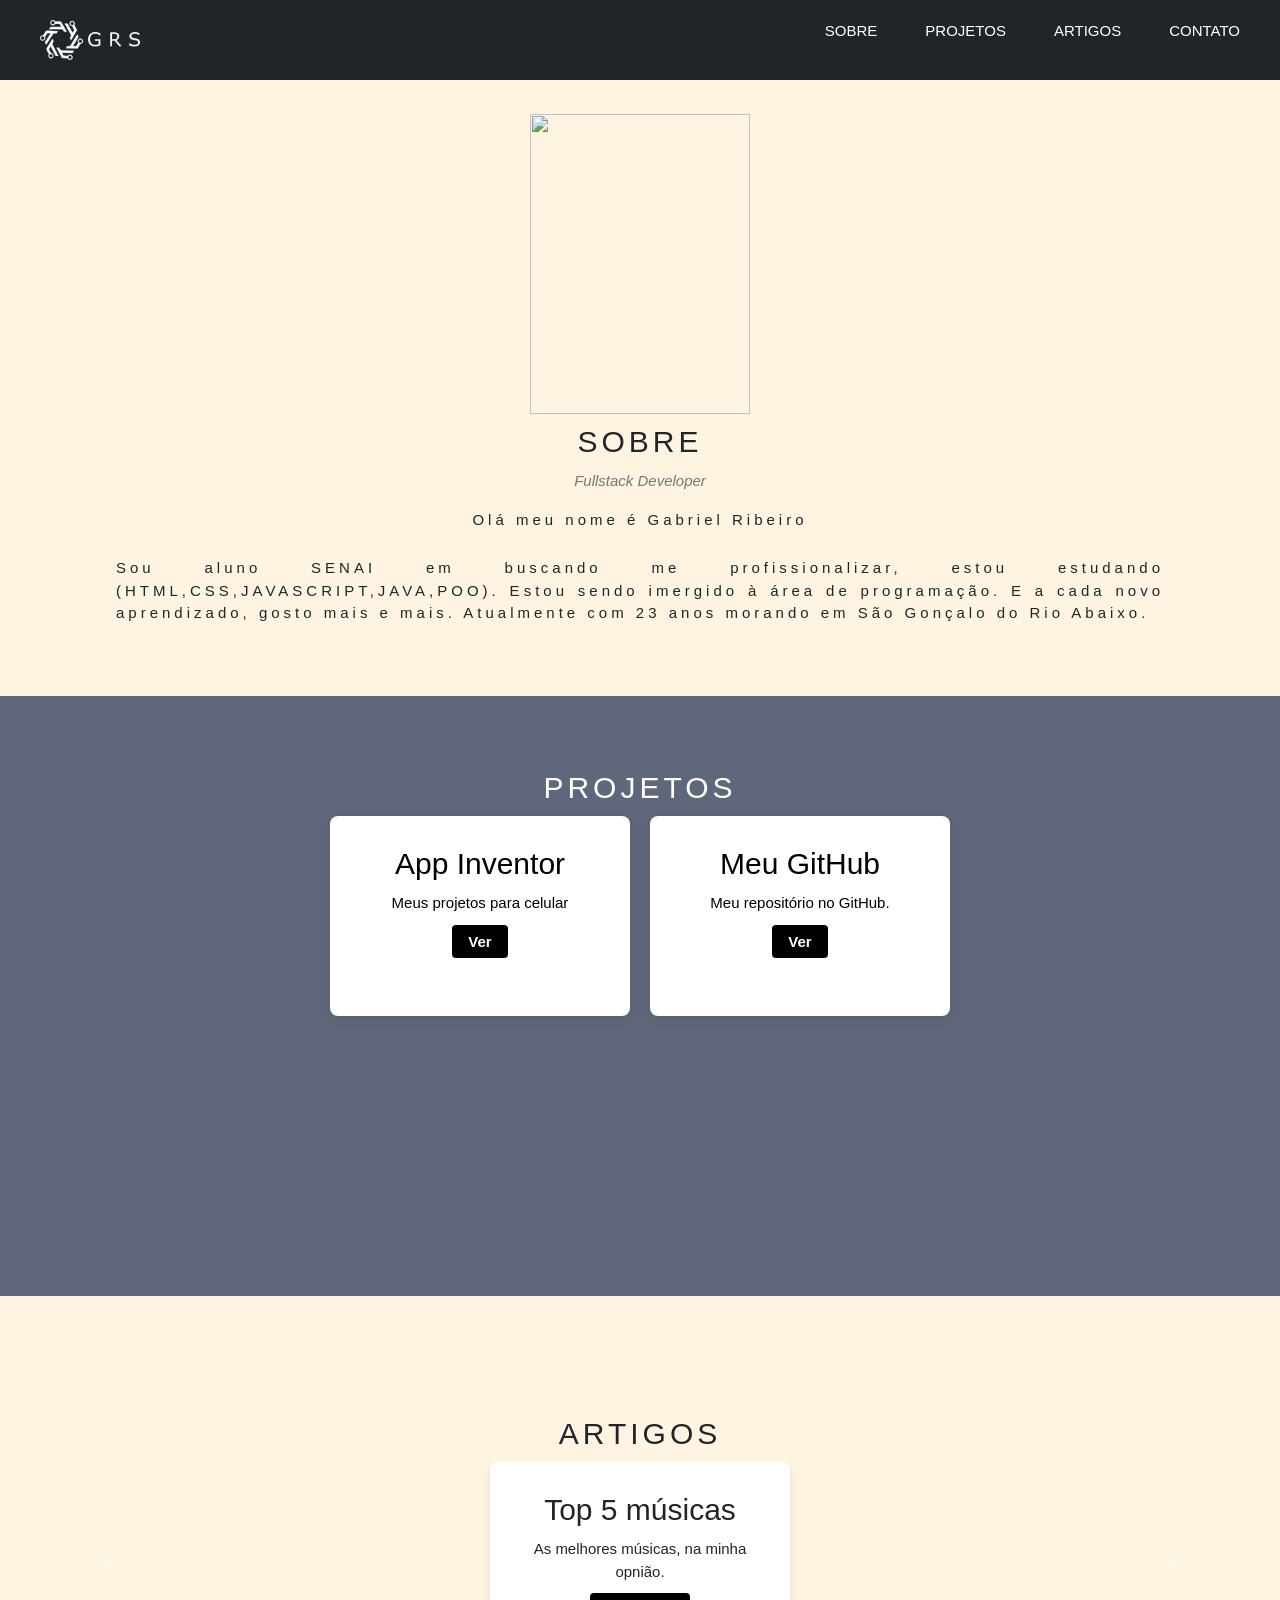
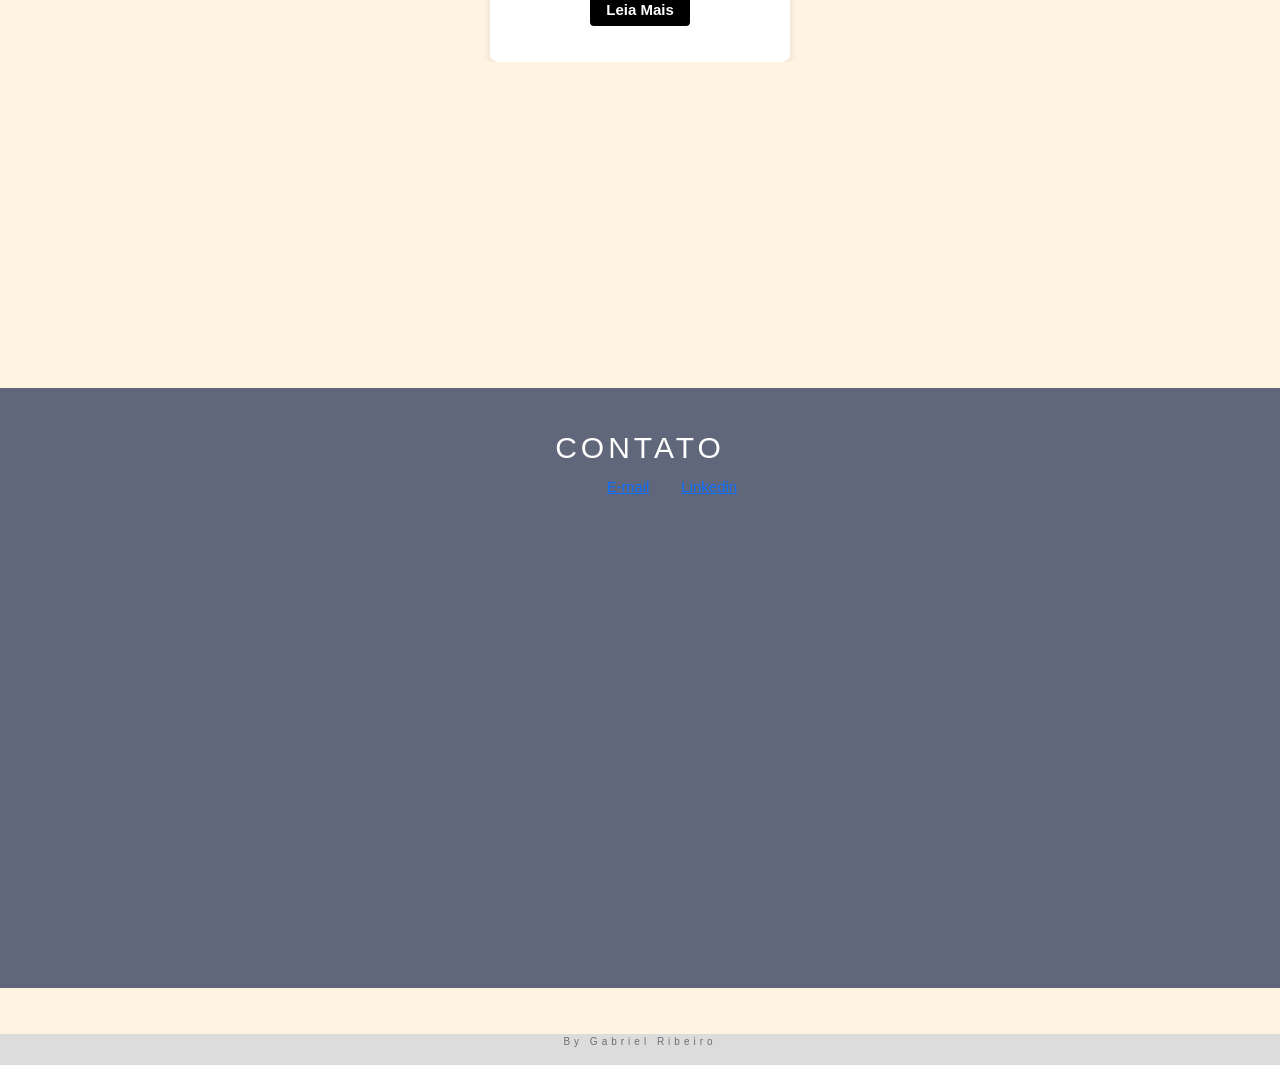
==== index.html @ e16425ac "aplicando bootstrap, carrossel em atigos" ====
<!DOCTYPE html>
<html>

<head>
    <meta charset="UTF-8">
    <meta name="viewport" content="width=device-width, initial-scale=1.0">
    <title> Gabriel Ribeiro </title>
    <link href="https://cdn.jsdelivr.net/npm/bootstrap@5.3.2/dist/css/bootstrap.min.css" rel="stylesheet"
        integrity="sha384-T3c6CoIi6uLrA9TneNEoa7RxnatzjcDSCmG1MXxSR1GAsXEV/Dwwykc2MPK8M2HN" crossorigin="anonymous">
    <link rel="stylesheet" href="./src/css/style.css">
    <link rel="icon" href="./src/images/svg20.png">
</head>

<body>
    <!-- HEADER -->
    <header class="card-grs bg-dark text-white">
        <nav class="nav-items">
            <a class="button-grs to-left padding-large" href="#INICIO"><strong><img class="logo"
                        src="./src/images/svg20.png" alt=""></strong></a>
            <a class="button-grs to-right padding-large" href="#contato">CONTATO</a>
            <a class="button-grs to-right padding-large" href="#artigos">ARTIGOS</a>
            <a class="button-grs to-right padding-large" href="#projetos">PROJETOS</a>
            <a class="button-grs to-right padding-large" href="#sobre">SOBRE</a>

        </nav>
    </header>

    <div id="inicio" class="content">
        <section id="sobre" class="container-grs content center padding-64">
            <img src="./src/images/Perfil_Gabriel.png">
            <h2 class="wide">SOBRE</h2>
            <p class="opacity"><i>Fullstack Developer</i></p>

            <p class="wide">Olá meu nome é Gabriel Ribeiro</p>
            <p class="justify wide">
                Sou aluno SENAI em buscando me profissionalizar, estou estudando (HTML,CSS,JAVASCRIPT,JAVA,POO). Estou
                sendo imergido à área de programação.
                E a cada novo aprendizado, gosto mais e mais.
                Atualmente com 23 anos morando em São Gonçalo do Rio Abaixo.

            </p>
        </section>
        <section id="projetos" class="container-grs content center padding-64 black-ground">
            <h2 class="wide">PROJETOS</h2>
            <div class="card-container">
                <div class="cardBox">
                    <h2>App Inventor</h2>
                    <p>Meus projetos para celular</p>
                    <a class="btn-card" type="button-grs"
                        href="https://github.com/Gabriel30206/Gabriel-AppI-nventor-Projects" target="_blank">Ver</a>
                </div>
                <div class="cardBox">
                    <h2>Meu GitHub</h2>
                    <p>Meu repositório no GitHub.</p>
                    <a class="btn-card" type="button-grs" href="https://github.com/Gabriel30206?tab=repositories"
                        target="_blank">Ver</a>
                </div>
            </div>
        </section>
        <section id="artigos" class="container-grs content center padding-64">
            <h2 class="wide">ARTIGOS</h2>

            <div id="carouselExample" class="carousel slide">
                <div class="carousel-inner">
                    <div class="carousel-item active">
                        <div class="card-container">
                            <div class="cardBox">
                                <h2>Top 5 músicas</h2>
                                <p>As melhores músicas, na minha opnião.</p>
                                <a class="btn-card" type="button-grs" href="./src/pages/articles.html">Leia Mais</a>
                            </div>
                        </div>
                    </div>
                    <div class="carousel-item">
                        <div class="card-container">
                            <div class="cardBox">
                                <h2>Séries</h2>
                                <p>Top 3 séries que mais gostei</p>
                                <a class="btn-card" type="button-grs" href="./src/pages/articles2.html">Leia Mais</a>
                            </div>
                        </div>
                    </div>
                    <div class="carousel-item">
                        <div class="card-container">
                            <div class="cardBox">
                                <h2>Top Jogos</h2>
                                <p>Jogos que eu mais jogo atualmente</p>
                                <a class="btn-card" type="button-grs" href="./src/pages/articles3.html">Leia Mais</a>
                            </div>
                        </div>
                    </div>
                    <button class="carousel-control-prev" type="button" data-bs-target="#carouselExample"
                        data-bs-slide="prev">
                        <span class="carousel-control-prev-icon" aria-hidden="true"></span>
                        <span class="visually-hidden">Previous</span>
                    </button>
                    <button class="carousel-control-next" type="button" data-bs-target="#carouselExample"
                        data-bs-slide="next">
                        <span class="carousel-control-next-icon" aria-hidden="true"></span>
                        <span class="visually-hidden">Next</span>
                    </button>
                </div>
        </section>
        <section id="contato" class="container-grs content center padding-32 black-ground">
            <h2 class="wide">CONTATO</h2>
            <ul>
                <li><a href="mailto:gabrielsantos.sgra@gmail.com">E-mail</a></li>
                <li><a href="https://www.linkedin.com/in/grsantos00/">Linkedin</a></li>
            </ul>
        </section>
    </div>
    <footer class="container-grs content center">
        <p class="center opacity wide">By Gabriel Ribeiro</p>
    </footer>
    <script src="https://cdn.jsdelivr.net/npm/bootstrap@5.3.2/dist/js/bootstrap.bundle.min.js"
        integrity="sha384-C6RzsynM9kWDrMNeT87bh95OGNyZPhcTNXj1NW7RuBCsyN/o0jlpcV8Qyq46cDfL"
        crossorigin="anonymous"></script>
</body>

</html>
---- src/css/style.css ----
/* reset */
body {
    padding: 0;
    margin: 0;
}

body {
    font-size: 15px;
    line-height: 1.5;
    font-family: "Lato", sans-serif;
    background-color: #FFF3E2;
    justify-content: center;
    align-items: center;

}
.logo{
  width: 100px;
  height: 40px;
}
img{
  width: 220px;
  height: 300px;
}

header {
    top: 0;
    background-color: #61677A;
    color: white;
    /* height: 50px; */
    width: 100%;
    position: fixed;
    z-index: 1;
    display: block;
}

nav {
    overflow: hidden;
    width: 100%;
    box-sizing: inherit;
}

nav a {
    color: inherit;
    text-decoration: none;
    font-size: 15px;
}

nav a:hover {
    color: rgba(255, 255, 255, 0.812);
    text-decoration: solid;
}

.button-grs {
    text-align: center;
    white-space: normal;
}

.nav-items {
    padding: 8px 16px;
    width: auto;
    border: none;
    /* outline: 0; */
}

.card-grs {
  border-radius: 0%;
    box-shadow: 0 2px 5px 0 191D88,
        0 2px 10px 0 rgba(0, 0, 0, 0.12);
}

.to-right {
    float: right !important;
}

.to-left {
    float: left !important;
}


.padding-large {
    padding: 12px 24px !important;
}

.content {
    margin-left: auto;
    margin-right: auto;
    max-width: 2000px;
    margin-top: 46px
}

.container-grs {
    padding: 0.01em 16px;
    justify-content: center;
    align-items: center;
}

.padding-64 {
    padding-top: 64px !important;
    padding-bottom: 64px !important
}

.wide {
    letter-spacing: 4px;
}

h1,
h2,
h3,
h4,
h5,
h6 {
    font-family: "Segoe UI", Arial, sans-serif;
    font-weight: 400;
    margin: 10px 0;
}

h2 {
    font-size: 30px;
}

.opacity{
    opacity: 0.60;
}

.justify{
    text-align: justify;
}

.center {
    text-align: center;
}

.padding-32 {
    padding-top: 32px !important;
    padding-bottom: 32px !important;
  }

section{
  margin-top: 500px;
    max-width:800px;
    height: 600px;
    box-sizing: inherit;
  }

 section p.justify{
    width: auto;
    margin: auto;
    padding: 10px 100px 10px 100px;
 } 

  #inicio{
    margin-top: 50px;
  }

  .black-ground{
    background-color: #61677A;
    color: white;
  }

  footer{
    margin-top: 0;
    background-color: gainsboro;
    font-size: 10px;
  }
  ul{
    list-style: none;
    display: flex;
    justify-content: center;
  }
  li{
    margin-left: 32px;
  }

  .cardBox {
    background-color: #fff;
    box-shadow: 0px 4px 8px rgba(0, 0, 0, 0.1);
    border-radius: 8px;
    padding: 20px;
    width: 300px;
    height: 200px;
    max-width:300px;
    max-height: 200px;
    text-align: center;
    flex-shrink: 1;
  }
  .cardBoxFilmes {
    margin-top: 10px;
    background-color: #fff;
    box-shadow: 0px 4px 8px rgba(0, 0, 0, 0.1);
    border-radius: 8px;
    padding: 20px;
    width: 500px;
    height: 600px;
    max-width:500px;
    max-height: 600px;
    text-align: center;
    flex-shrink: 1;
  }

  .btn-card {
    background-color: black;
    color: #fff;
    padding: 8px 16px;
    border: none;
    border-radius: 4px;
    cursor: pointer;
    font-weight: bold;
    text-decoration: none;
  }

  .black-ground .cardBox{
    background-color: white;
    color: black;
  }

  .btn-card:hover {
    background-color: inherit;
    color: inherit;
  }

  .card-container {
    display: flex;
    gap: 20px;
    justify-content: center;
    align-items: center;
  }

  #logo{
    font-size: 1.7em;
  }
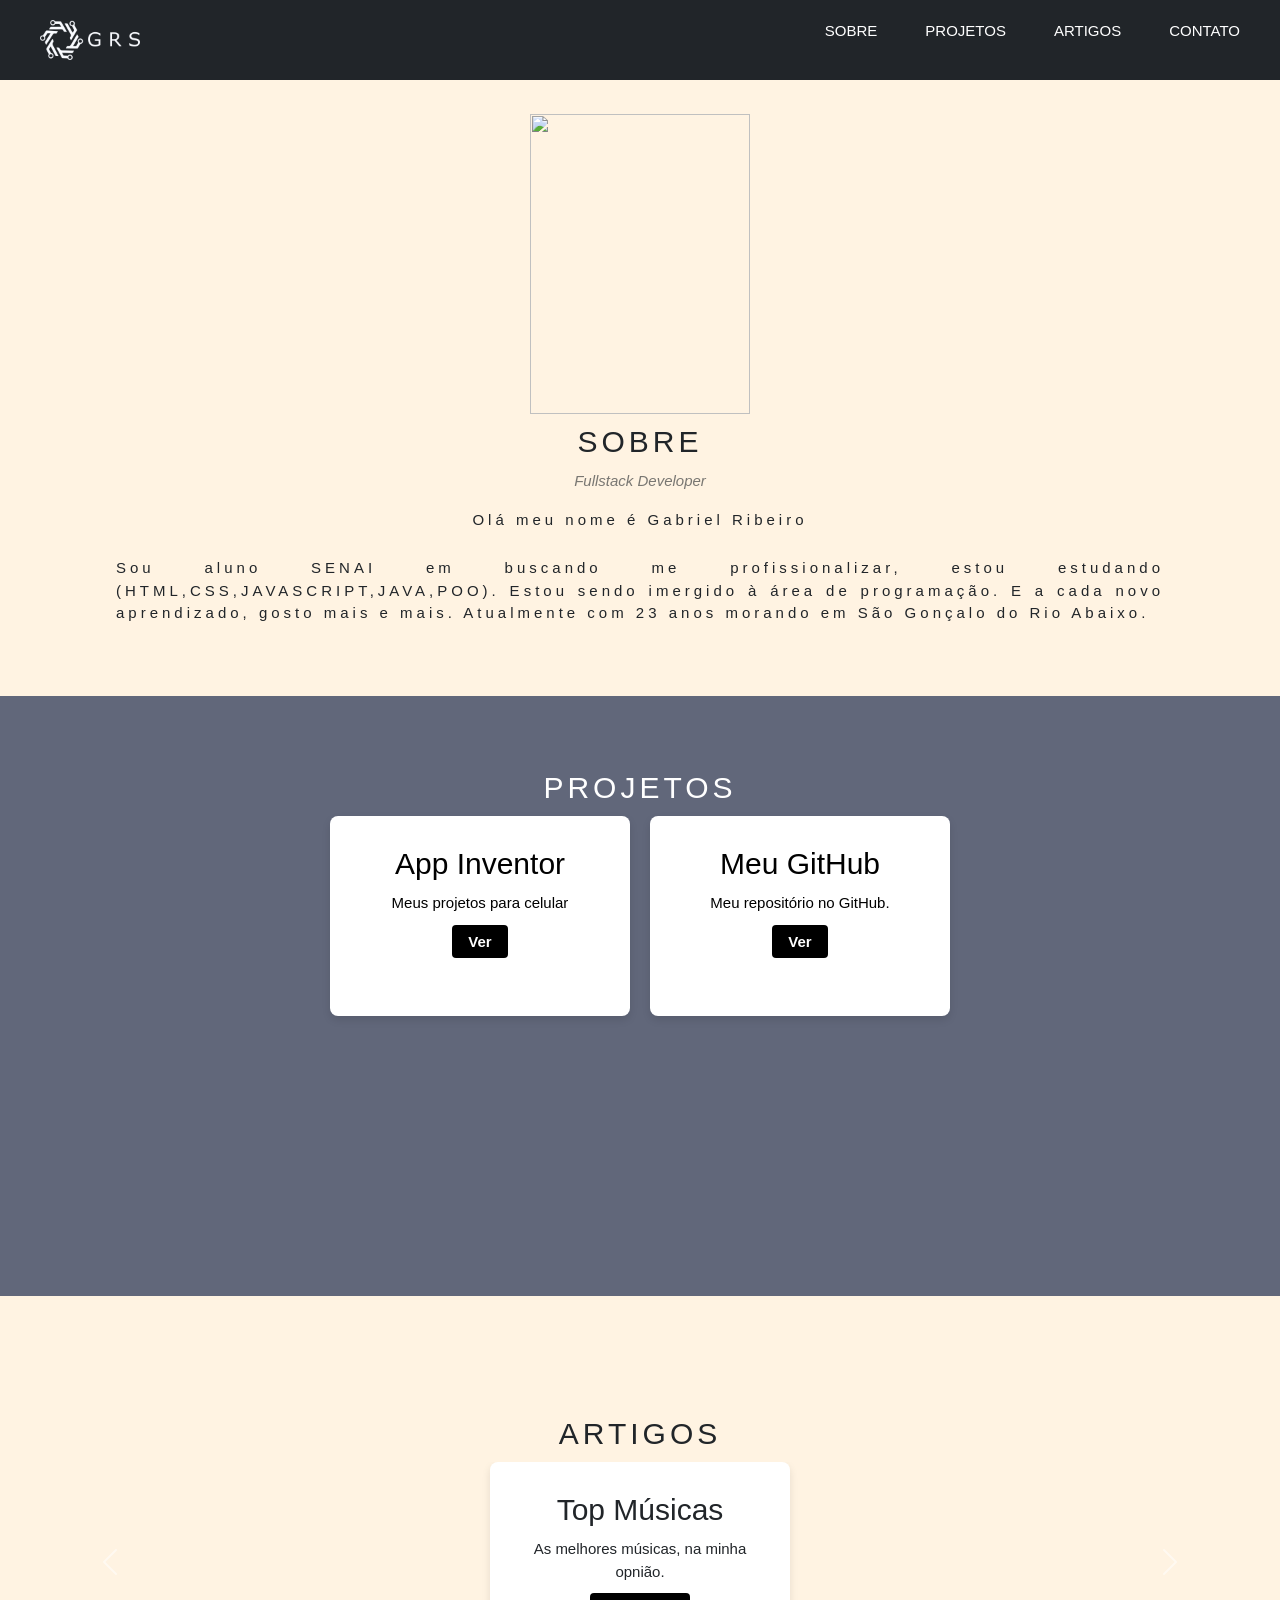
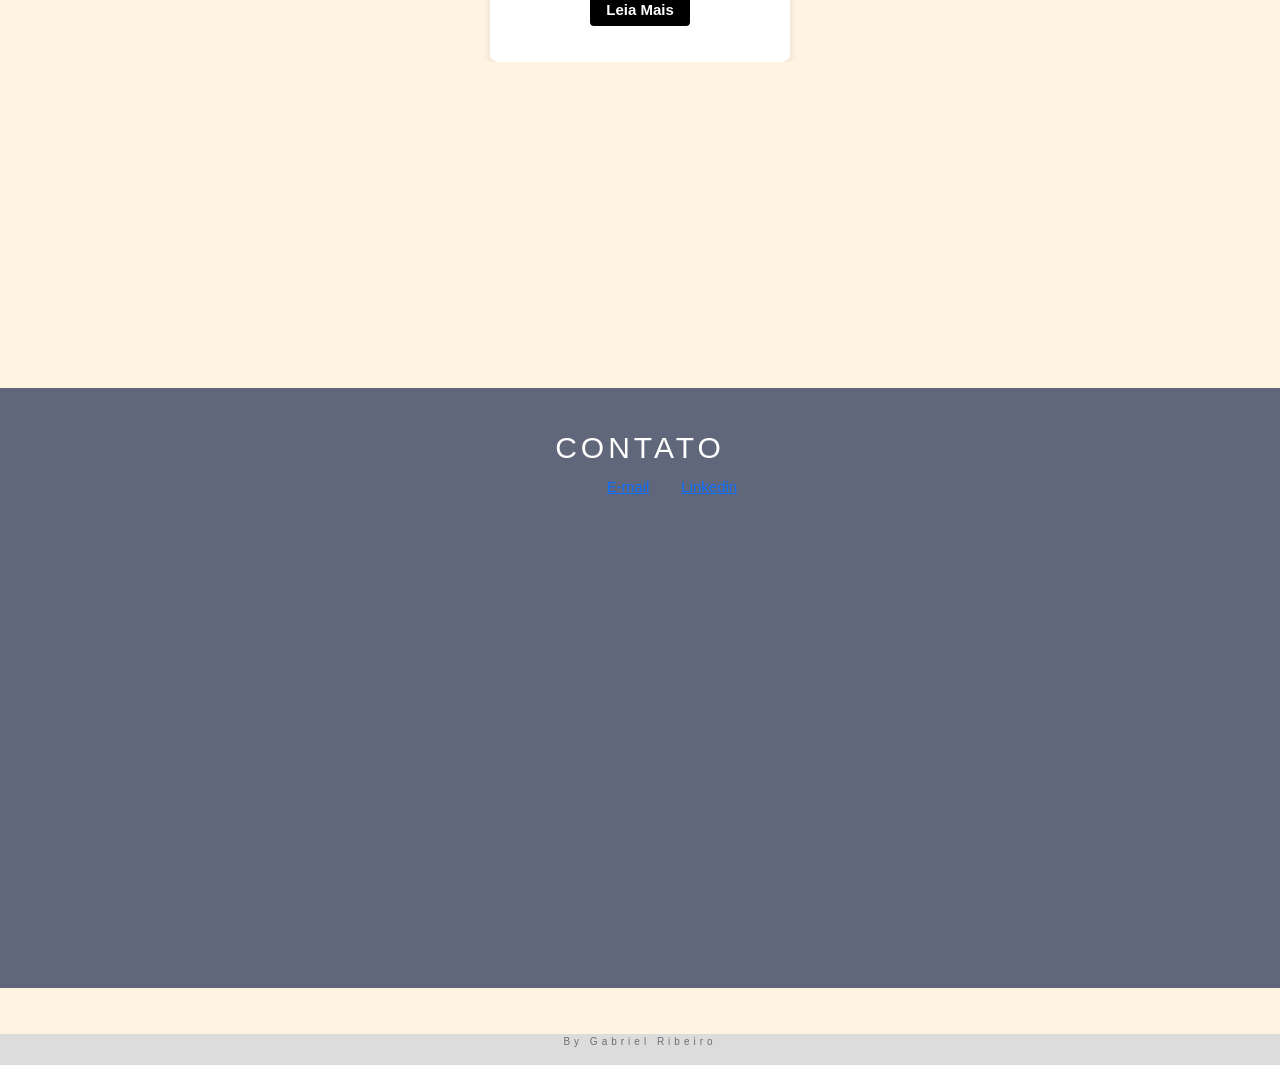
==== commit b4849d98: "novo page artigo, ainda tem que melhorar "musica"" ====
--- a/index.html
+++ b/index.html
@@ -65,9 +65,9 @@
                     <div class="carousel-item active">
                         <div class="card-container">
                             <div class="cardBox">
-                                <h2>Top 5 músicas</h2>
+                                <h2>Top Músicas</h2>
                                 <p>As melhores músicas, na minha opnião.</p>
-                                <a class="btn-card" type="button-grs" href="./src/pages/articles.html">Leia Mais</a>
+                                <a class="btn-card" type="button-grs" href="./src/pages/artigos.html">Leia Mais</a>
                             </div>
                         </div>
                     </div>
@@ -76,7 +76,7 @@
                             <div class="cardBox">
                                 <h2>Séries</h2>
                                 <p>Top 3 séries que mais gostei</p>
-                                <a class="btn-card" type="button-grs" href="./src/pages/articles2.html">Leia Mais</a>
+                                <a class="btn-card" type="button-grs" href="./src/pages/artigos.html">Leia Mais</a>
                             </div>
                         </div>
                     </div>
@@ -85,7 +85,7 @@
                             <div class="cardBox">
                                 <h2>Top Jogos</h2>
                                 <p>Jogos que eu mais jogo atualmente</p>
-                                <a class="btn-card" type="button-grs" href="./src/pages/articles3.html">Leia Mais</a>
+                                <a class="btn-card" type="button-grs" href="./src/pages/artigos.html">Leia Mais</a>
                             </div>
                         </div>
                     </div>
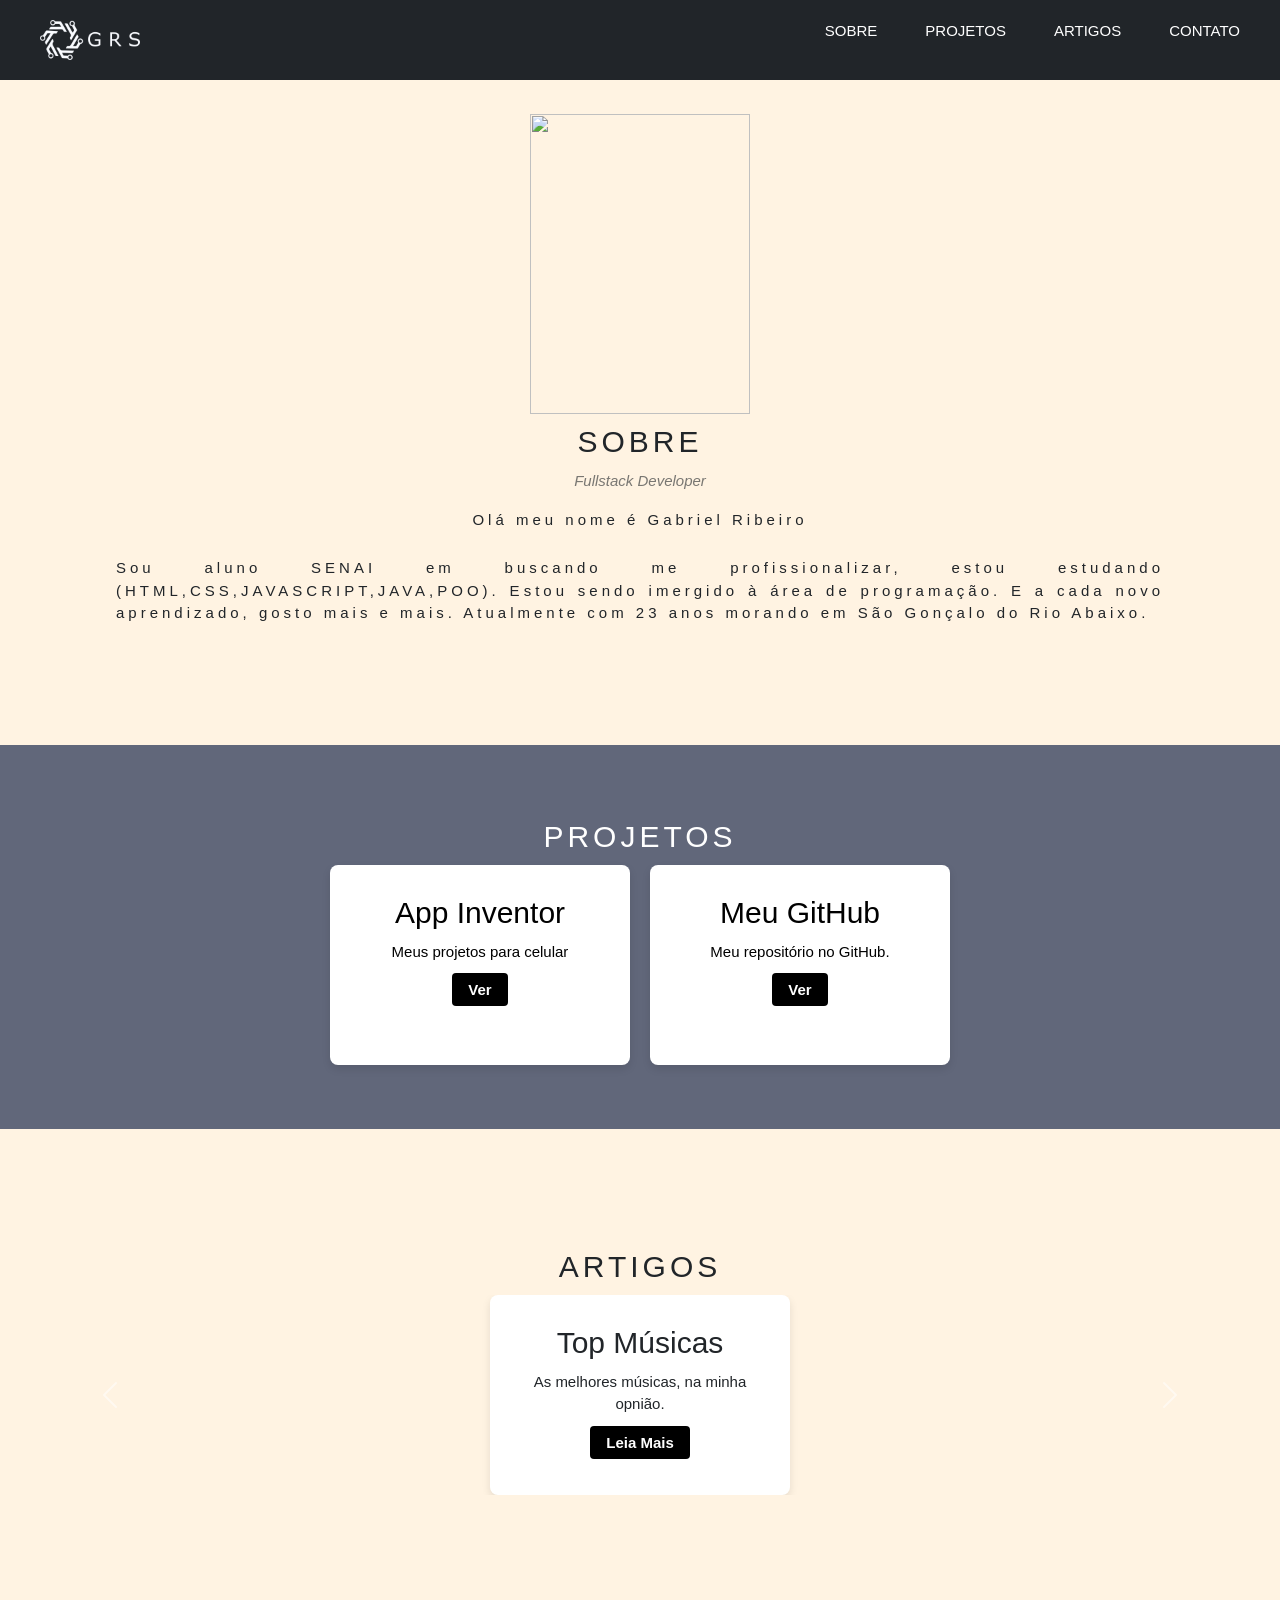
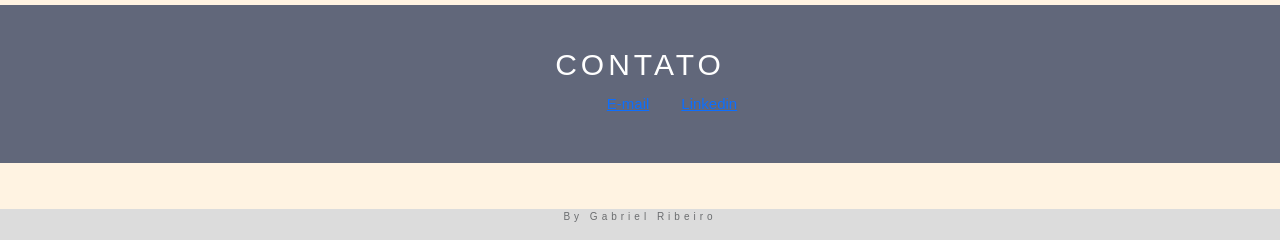
==== commit ef4dacc4: "commit juntando o new features" ====
--- a/index.html
+++ b/index.html
@@ -25,6 +25,7 @@
         </nav>
     </header>
 
+    
     <div id="inicio" class="content">
         <section id="sobre" class="container-grs content center padding-64">
             <img src="./src/images/Perfil_Gabriel.png">
--- a/src/css/style.css
+++ b/src/css/style.css
@@ -135,11 +135,11 @@
     padding-bottom: 32px !important;
   }
 
-section{
+.section{
   margin-top: 500px;
-    max-width:800px;
-    height: 600px;
-    box-sizing: inherit;
+  max-width:800px;
+  height: 600px;
+  box-sizing: inherit;
   }
 
  section p.justify{
@@ -190,10 +190,10 @@
     border-radius: 8px;
     padding: 20px;
     width: 500px;
-    height: 600px;
+    height: 800px;
     max-width:500px;
-    max-height: 600px;
-    text-align: center;
+    max-height: 800px;
+    text-align: justify;
     flex-shrink: 1;
   }
 
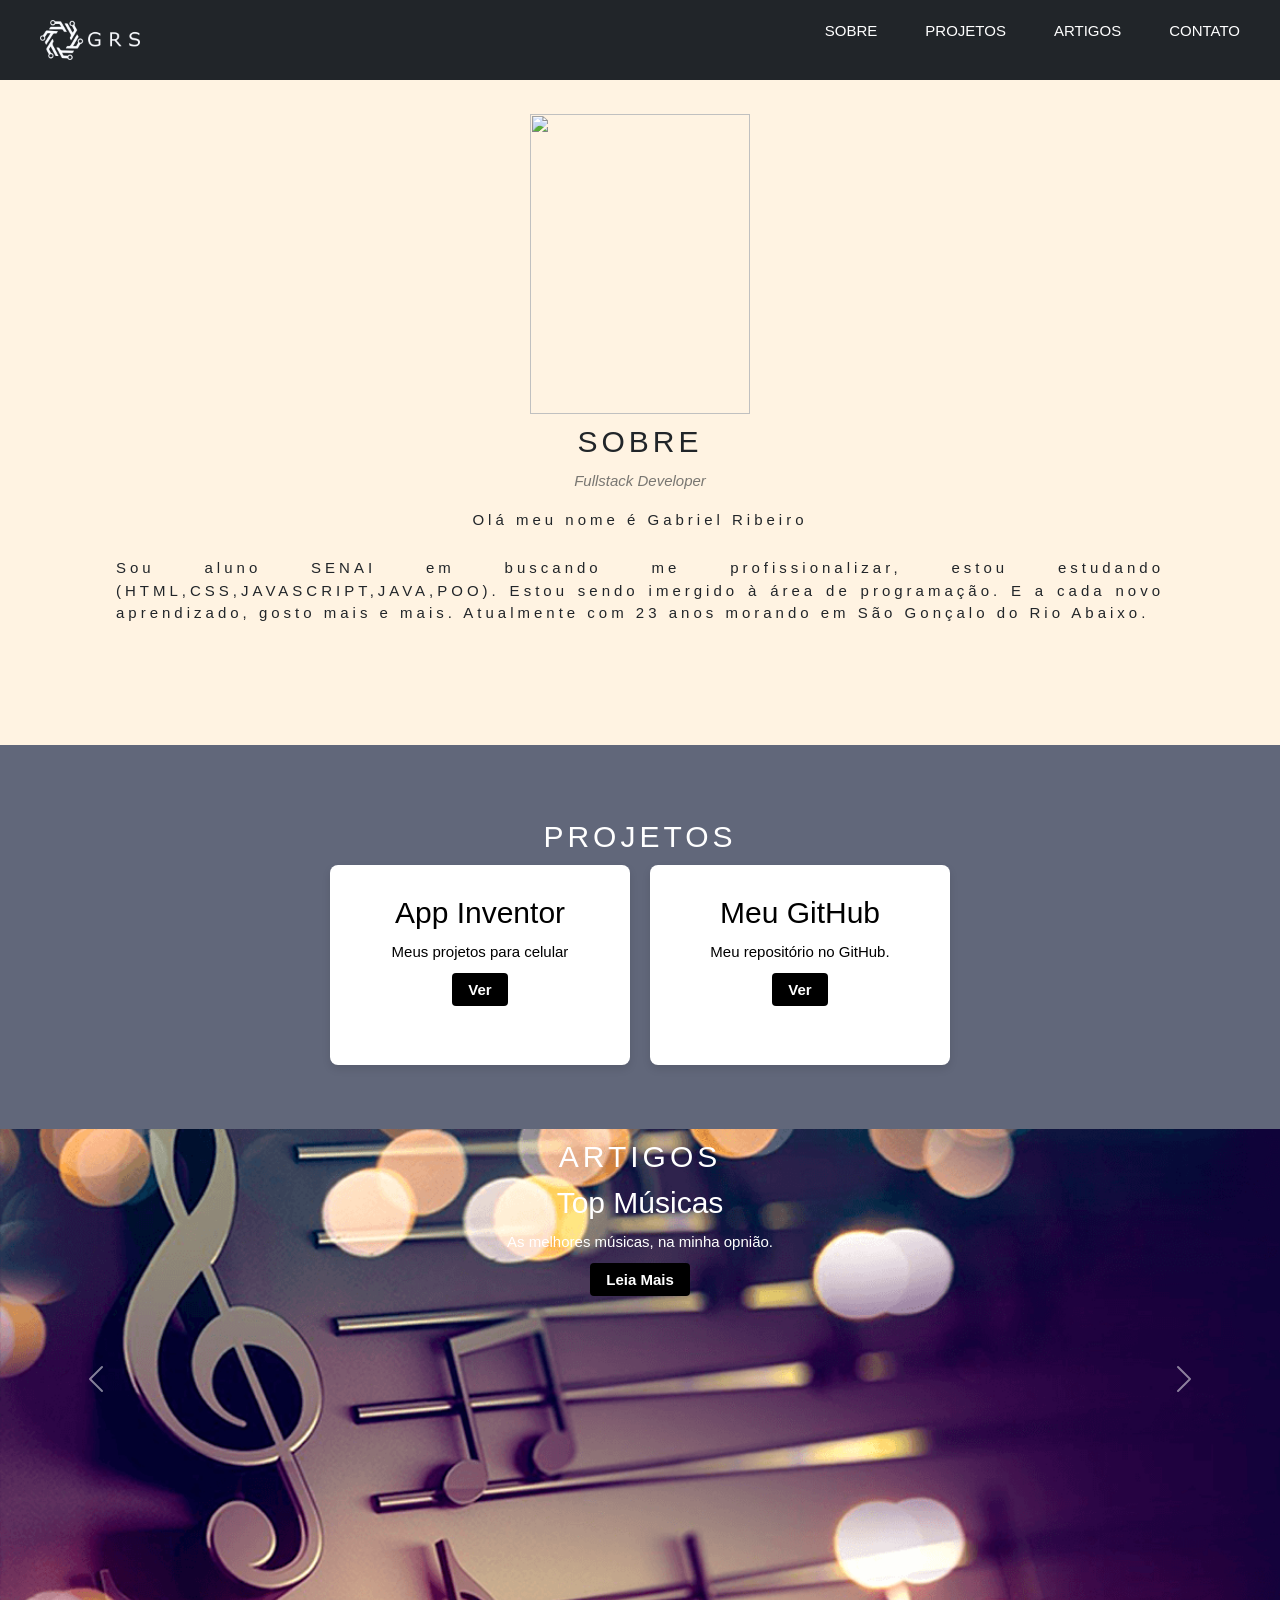
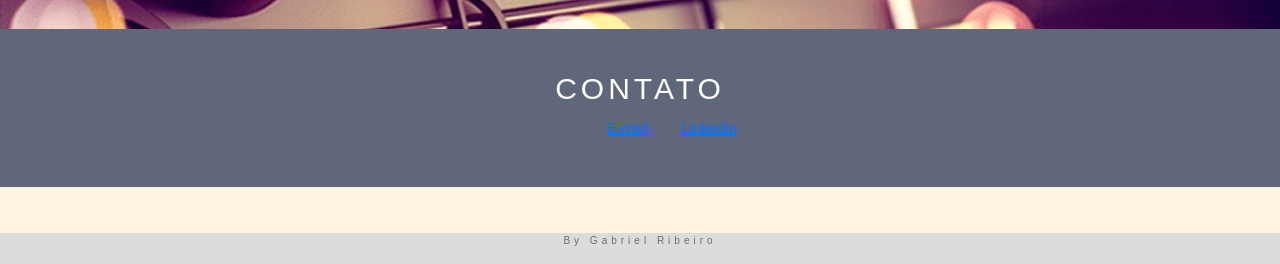
==== commit a897411a: "modificações necessárias em carroussel" ====
--- a/index.html
+++ b/index.html
@@ -25,7 +25,6 @@
         </nav>
     </header>
 
-    
     <div id="inicio" class="content">
         <section id="sobre" class="container-grs content center padding-64">
             <img src="./src/images/Perfil_Gabriel.png">
@@ -44,7 +43,7 @@
         <section id="projetos" class="container-grs content center padding-64 black-ground">
             <h2 class="wide">PROJETOS</h2>
             <div class="card-container">
-                <div class="cardBox">
+                <div class="cardBox" id=".imageFundo1">
                     <h2>App Inventor</h2>
                     <p>Meus projetos para celular</p>
                     <a class="btn-card" type="button-grs"
@@ -58,51 +57,56 @@
                 </div>
             </div>
         </section>
-        <section id="artigos" class="container-grs content center padding-64">
-            <h2 class="wide">ARTIGOS</h2>
+        <section id="artigos" class="center">
 
-            <div id="carouselExample" class="carousel slide">
+
+            <div id="carouselExampleCaptions" class="carousel slide">
                 <div class="carousel-inner">
-                    <div class="carousel-item active">
-                        <div class="card-container">
-                            <div class="cardBox">
-                                <h2>Top Músicas</h2>
-                                <p>As melhores músicas, na minha opnião.</p>
-                                <a class="btn-card" type="button-grs" href="./src/pages/artigos.html">Leia Mais</a>
-                            </div>
+
+
+                    <div id="imageFundo1" class="carousel-item active artigos">
+                        <div class="d-none d-md-block">
+                            <h2 class="wide">ARTIGOS</h2>
+                            <h2>Top Músicas</h2>
+                            <p>As melhores músicas, na minha opnião.</p>
+                            <a class="btn-card" type="button-grs" href="./src/pages/artigos.html">Leia Mais</a>
                         </div>
                     </div>
-                    <div class="carousel-item">
-                        <div class="card-container">
-                            <div class="cardBox">
-                                <h2>Séries</h2>
-                                <p>Top 3 séries que mais gostei</p>
-                                <a class="btn-card" type="button-grs" href="./src/pages/artigos.html">Leia Mais</a>
-                            </div>
+
+                    <div id="imageFundo2" class="carousel-item artigos">
+                        <div class="d-none d-md-block">
+                            <h2 class="wide">ARTIGOS</h2>
+                            <h2>Séries</h2>
+                            <p>Top 3 séries que mais gostei</p>
+                            <a class="btn-card" type="button-grs" href="./src/pages/artigos.html">Leia Mais</a>
                         </div>
                     </div>
-                    <div class="carousel-item">
-                        <div class="card-container">
-                            <div class="cardBox">
+
+                    <div id="imageFundo3" class="carousel-item artigos">
+                        <div class="d-none d-md-block align-center">
+
+                                <h2 class="wide">ARTIGOS</h2>
                                 <h2>Top Jogos</h2>
                                 <p>Jogos que eu mais jogo atualmente</p>
                                 <a class="btn-card" type="button-grs" href="./src/pages/artigos.html">Leia Mais</a>
-                            </div>
+                        
                         </div>
                     </div>
-                    <button class="carousel-control-prev" type="button" data-bs-target="#carouselExample"
-                        data-bs-slide="prev">
-                        <span class="carousel-control-prev-icon" aria-hidden="true"></span>
-                        <span class="visually-hidden">Previous</span>
-                    </button>
-                    <button class="carousel-control-next" type="button" data-bs-target="#carouselExample"
-                        data-bs-slide="next">
-                        <span class="carousel-control-next-icon" aria-hidden="true"></span>
-                        <span class="visually-hidden">Next</span>
-                    </button>
                 </div>
+                <button class="carousel-control-prev" type="button" data-bs-target="#carouselExampleCaptions"
+                    data-bs-slide="prev">
+                    <span class="carousel-control-prev-icon" aria-hidden="true"></span>
+                    <span class="visually-hidden">Previous</span>
+                </button>
+                <button class="carousel-control-next" type="button" data-bs-target="#carouselExampleCaptions"
+                    data-bs-slide="next">
+                    <span class="carousel-control-next-icon" aria-hidden="true"></span>
+                    <span class="visually-hidden">Next</span>
+                </button>
+            </div>
         </section>
-        <section id="contato" class="container-grs content center padding-32 black-ground">
+
+        <section id="contato" class="container-grs center padding-32 black-ground">
             <h2 class="wide">CONTATO</h2>
             <ul>
                 <li><a href="mailto:gabrielsantos.sgra@gmail.com">E-mail</a></li>
--- a/src/css/style.css
+++ b/src/css/style.css
@@ -1,106 +1,108 @@
 /* reset */
 body {
-    padding: 0;
-    margin: 0;
+  padding: 0;
+  margin: 0;
 }
 
 body {
-    font-size: 15px;
-    line-height: 1.5;
-    font-family: "Lato", sans-serif;
-    background-color: #FFF3E2;
-    justify-content: center;
-    align-items: center;
-
-}
-.logo{
+  font-size: 15px;
+  line-height: 1.5;
+  font-family: "Lato", sans-serif;
+  background-color: #FFF3E2;
+  justify-content: center;
+  align-items: center;
+
+}
+
+.logo {
   width: 100px;
   height: 40px;
 }
-img{
+
+img {
   width: 220px;
   height: 300px;
 }
 
 header {
-    top: 0;
-    background-color: #61677A;
-    color: white;
-    /* height: 50px; */
-    width: 100%;
-    position: fixed;
-    z-index: 1;
-    display: block;
+  top: 0;
+  background-color: #61677A;
+  color: white;
+  /* height: 50px; */
+  width: 100%;
+  position: fixed;
+  z-index: 1;
+  display: block;
 }
 
 nav {
-    overflow: hidden;
-    width: 100%;
-    box-sizing: inherit;
+  overflow: hidden;
+  width: 100%;
+  box-sizing: inherit;
 }
 
 nav a {
-    color: inherit;
-    text-decoration: none;
-    font-size: 15px;
+  color: inherit;
+  text-decoration: none;
+  font-size: 15px;
 }
 
 nav a:hover {
-    color: rgba(255, 255, 255, 0.812);
-    text-decoration: solid;
+  color: rgba(255, 255, 255, 0.812);
+  text-decoration: solid;
 }
 
 .button-grs {
-    text-align: center;
-    white-space: normal;
+  text-align: center;
+  white-space: normal;
 }
 
 .nav-items {
-    padding: 8px 16px;
-    width: auto;
-    border: none;
-    /* outline: 0; */
+  padding: 8px 16px;
+  width: auto;
+  border: none;
+  /* outline: 0; */
 }
 
 .card-grs {
   border-radius: 0%;
-    box-shadow: 0 2px 5px 0 191D88,
-        0 2px 10px 0 rgba(0, 0, 0, 0.12);
+  box-shadow: 0 2px 5px 0 191D88,
+    0 2px 10px 0 rgba(0, 0, 0, 0.12);
 }
 
 .to-right {
-    float: right !important;
+  float: right !important;
 }
 
 .to-left {
-    float: left !important;
+  float: left !important;
 }
 
 
 .padding-large {
-    padding: 12px 24px !important;
+  padding: 12px 24px !important;
 }
 
 .content {
-    margin-left: auto;
-    margin-right: auto;
-    max-width: 2000px;
-    margin-top: 46px
+  margin-left: auto;
+  margin-right: auto;
+  max-width: 2000px;
+  margin-top: 46px
 }
 
 .container-grs {
-    padding: 0.01em 16px;
-    justify-content: center;
-    align-items: center;
+  padding: 0.01em 16px;
+  justify-content: center;
+  align-items: center;
 }
 
 .padding-64 {
-    padding-top: 64px !important;
-    padding-bottom: 64px !important
+  padding-top: 64px !important;
+  padding-bottom: 64px !important
 }
 
 .wide {
-    letter-spacing: 4px;
+  letter-spacing: 4px;
 }
 
 h1,
@@ -109,122 +111,169 @@
 h4,
 h5,
 h6 {
-    font-family: "Segoe UI", Arial, sans-serif;
-    font-weight: 400;
-    margin: 10px 0;
+  font-family: "Segoe UI", Arial, sans-serif;
+  font-weight: 400;
+  margin: 10px 0;
 }
 
 h2 {
-    font-size: 30px;
-}
-
-.opacity{
-    opacity: 0.60;
-}
-
-.justify{
-    text-align: justify;
+  font-size: 30px;
+}
+
+.opacity {
+  opacity: 0.60;
+}
+
+.justify {
+  text-align: justify;
 }
 
 .center {
-    text-align: center;
+  text-align: center;
 }
 
 .padding-32 {
-    padding-top: 32px !important;
-    padding-bottom: 32px !important;
-  }
-
-.section{
+  padding-top: 32px !important;
+  padding-bottom: 32px !important;
+}
+
+.section {
   margin-top: 500px;
-  max-width:800px;
+  max-width: 800px;
   height: 600px;
   box-sizing: inherit;
-  }
-
- section p.justify{
-    width: auto;
-    margin: auto;
-    padding: 10px 100px 10px 100px;
- } 
-
-  #inicio{
-    margin-top: 50px;
-  }
-
-  .black-ground{
-    background-color: #61677A;
-    color: white;
-  }
-
-  footer{
-    margin-top: 0;
-    background-color: gainsboro;
-    font-size: 10px;
-  }
-  ul{
-    list-style: none;
-    display: flex;
-    justify-content: center;
-  }
-  li{
-    margin-left: 32px;
-  }
-
-  .cardBox {
-    background-color: #fff;
-    box-shadow: 0px 4px 8px rgba(0, 0, 0, 0.1);
-    border-radius: 8px;
-    padding: 20px;
-    width: 300px;
-    height: 200px;
-    max-width:300px;
-    max-height: 200px;
-    text-align: center;
-    flex-shrink: 1;
-  }
-  .cardBoxFilmes {
-    margin-top: 10px;
-    background-color: #fff;
-    box-shadow: 0px 4px 8px rgba(0, 0, 0, 0.1);
-    border-radius: 8px;
-    padding: 20px;
-    width: 500px;
-    height: 800px;
-    max-width:500px;
-    max-height: 800px;
-    text-align: justify;
-    flex-shrink: 1;
-  }
-
-  .btn-card {
-    background-color: black;
-    color: #fff;
-    padding: 8px 16px;
-    border: none;
-    border-radius: 4px;
-    cursor: pointer;
-    font-weight: bold;
-    text-decoration: none;
-  }
-
-  .black-ground .cardBox{
-    background-color: white;
-    color: black;
-  }
-
-  .btn-card:hover {
-    background-color: inherit;
-    color: inherit;
-  }
-
-  .card-container {
-    display: flex;
-    gap: 20px;
-    justify-content: center;
-    align-items: center;
-  }
-
-  #logo{
-    font-size: 1.7em;
-  }
+}
+
+section p.justify {
+  width: auto;
+  margin: auto;
+  padding: 10px 100px 10px 100px;
+}
+
+#inicio {
+  margin-top: 50px;
+}
+
+.black-ground {
+  background-color: #61677A;
+  color: white;
+}
+
+footer {
+  margin-top: 0;
+  background-color: gainsboro;
+  font-size: 10px;
+}
+
+ul {
+  list-style: none;
+  display: flex;
+  justify-content: center;
+}
+
+li {
+  margin-left: 32px;
+}
+
+.cardBox {
+  background-color: #fff;
+  box-shadow: 0px 4px 8px rgba(0, 0, 0, 0.1);
+  border-radius: 8px;
+  padding: 20px;
+  width: 300px;
+  height: 200px;
+  max-width: 300px;
+  max-height: 200px;
+  text-align: center;
+  flex-shrink: 1;
+}
+
+.cardBoxFilmes {
+  margin-top: 10px;
+  background-color: #fff;
+  box-shadow: 0px 4px 8px rgba(0, 0, 0, 0.1);
+  border-radius: 8px;
+  padding: 20px;
+  width: 500px;
+  height: 800px;
+  max-width: 500px;
+  max-height: 800px;
+  text-align: justify;
+  flex-shrink: 1;
+}
+
+.btn-card {
+  background-color: black;
+  color: #fff;
+  padding: 8px 16px;
+  border: none;
+  border-radius: 4px;
+  cursor: pointer;
+  font-weight: bold;
+  text-decoration: none;
+}
+
+.black-ground .cardBox {
+  background-color: white;
+  color: black;
+}
+
+.btn-card:hover {
+  background-color: inherit;
+  color: inherit;
+}
+
+.card-container {
+  display: flex;
+  gap: 20px;
+  justify-content: center;
+  align-items: center;
+}
+
+#logo {
+  font-size: 1.7em;
+}
+
+.cardBoxArticles {
+  background-color: #fff;
+  box-shadow: 0px 4px 8px rgba(0, 0, 0, 0.1);
+  border-radius: 8px;
+  padding: 20px;
+  width: 100%;
+  height: 100%;
+  max-width: 100%;
+  max-height: 100%;
+  text-align: center;
+  flex-shrink: 1;
+}
+
+.artigos {
+  width: 100%;
+  height: 500px;
+  color: white;
+}
+
+.align-center {
+  display: flex;
+  justify-content: center;
+  align-items: center;
+}
+
+#imageFundo1 {
+  background-image: url(../images/musicas\(articles\).png);
+  background-size: cover;
+  background-position: center;
+}
+
+
+#imageFundo2 {
+  background-image: url(../images/series.jpg);
+  background-size: cover;
+  background-position: center;
+}
+
+#imageFundo3 {
+  background-image: url(../images/jogos.png);
+  background-size: cover;
+  background-position: center;
+}
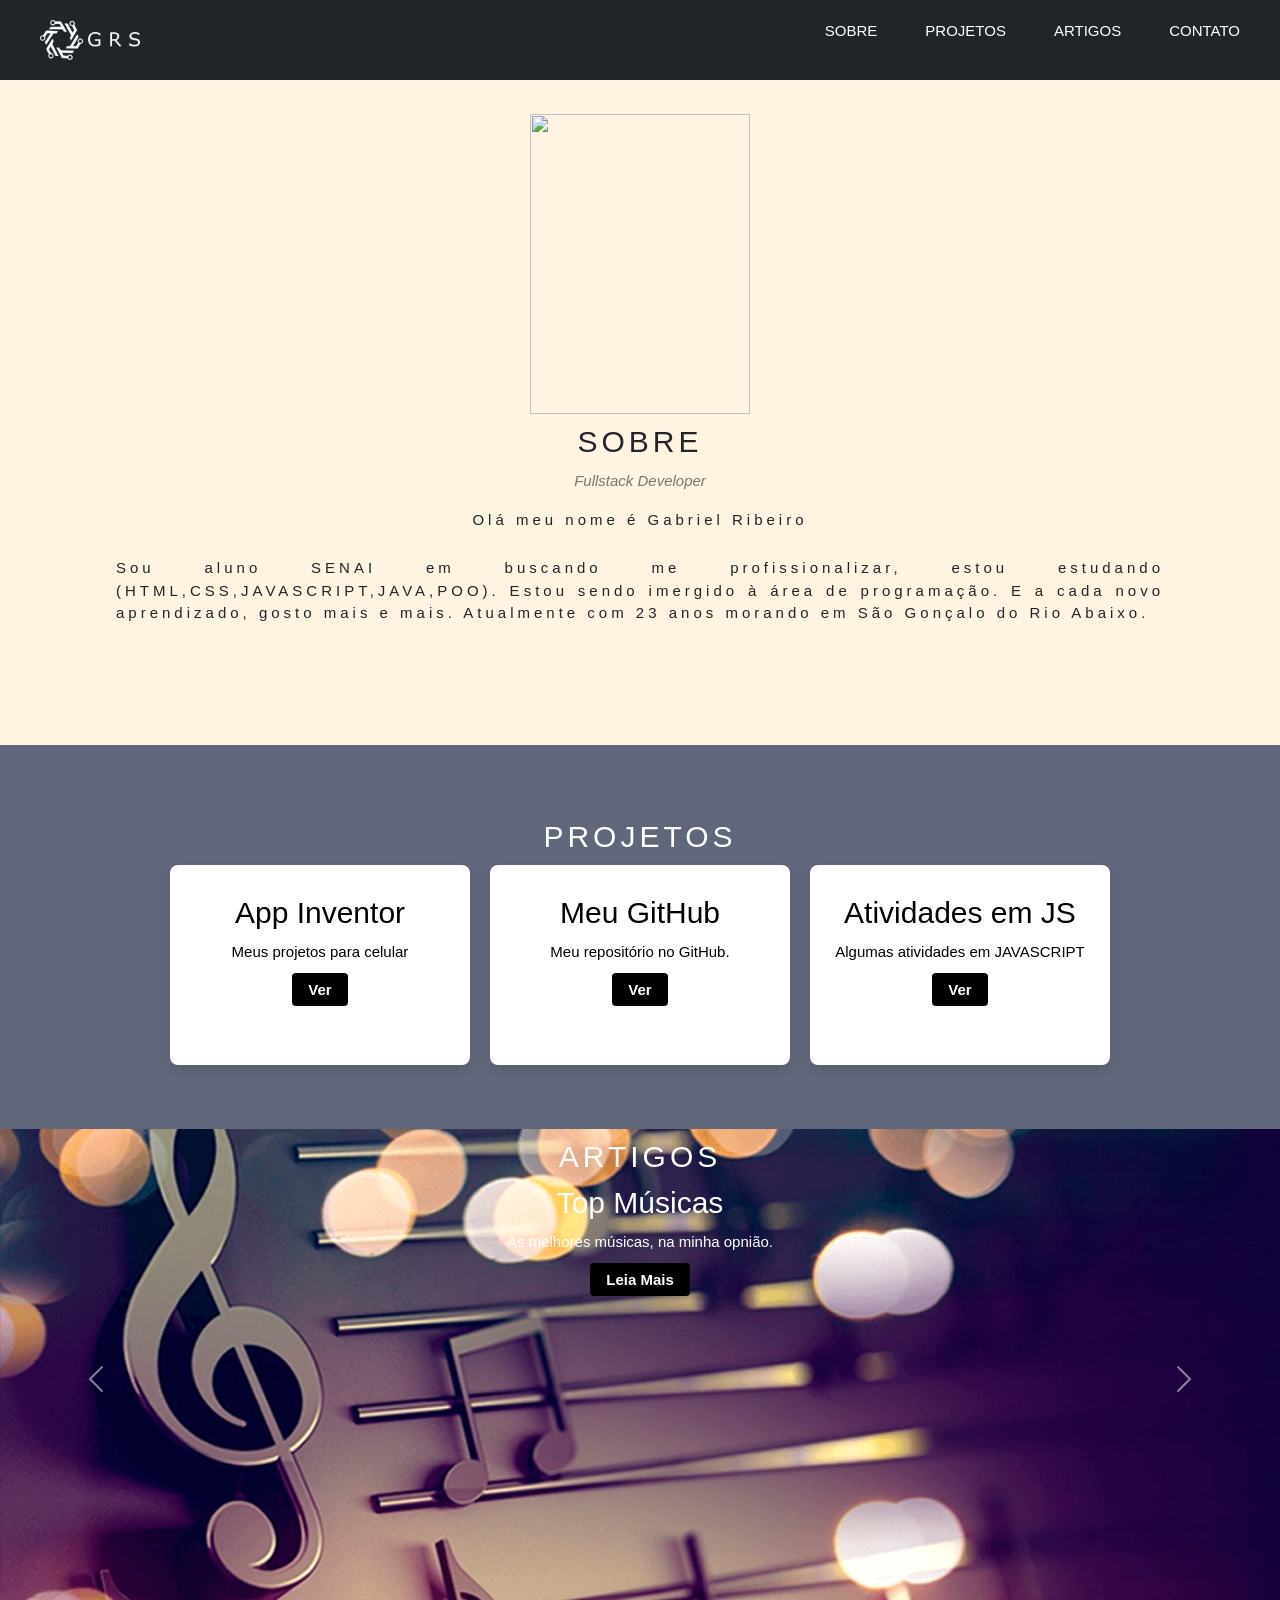
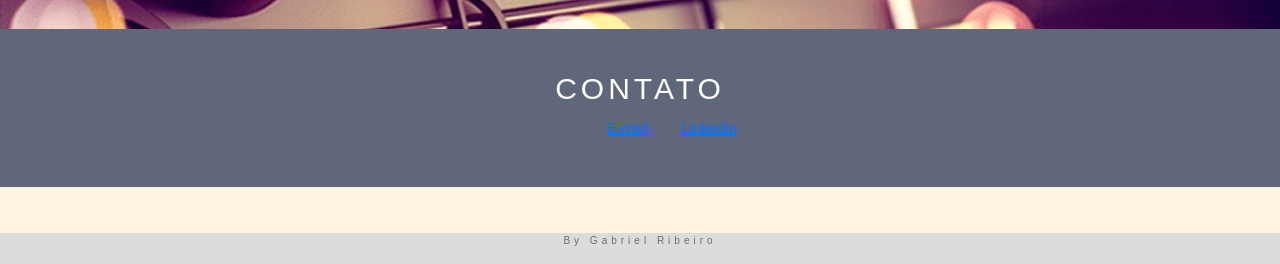
==== commit 3ba54a66: "tratamentos de erros pendentes" ====
--- a/index.html
+++ b/index.html
@@ -25,6 +25,7 @@
         </nav>
     </header>
 
+    
     <div id="inicio" class="content">
         <section id="sobre" class="container-grs content center padding-64">
             <img src="./src/images/Perfil_Gabriel.png">
@@ -53,6 +54,12 @@
                     <h2>Meu GitHub</h2>
                     <p>Meu repositório no GitHub.</p>
                     <a class="btn-card" type="button-grs" href="https://github.com/Gabriel30206?tab=repositories"
+                        target="_blank">Ver</a>
+                </div>
+                <div class="cardBox">
+                    <h2>Atividades em  JS</h2>
+                    <p>Algumas atividades em JAVASCRIPT</p>
+                    <a class="btn-card" type="button-grs" href="./src/pages/atividades/form-soma.html"
                         target="_blank">Ver</a>
                 </div>
             </div>
